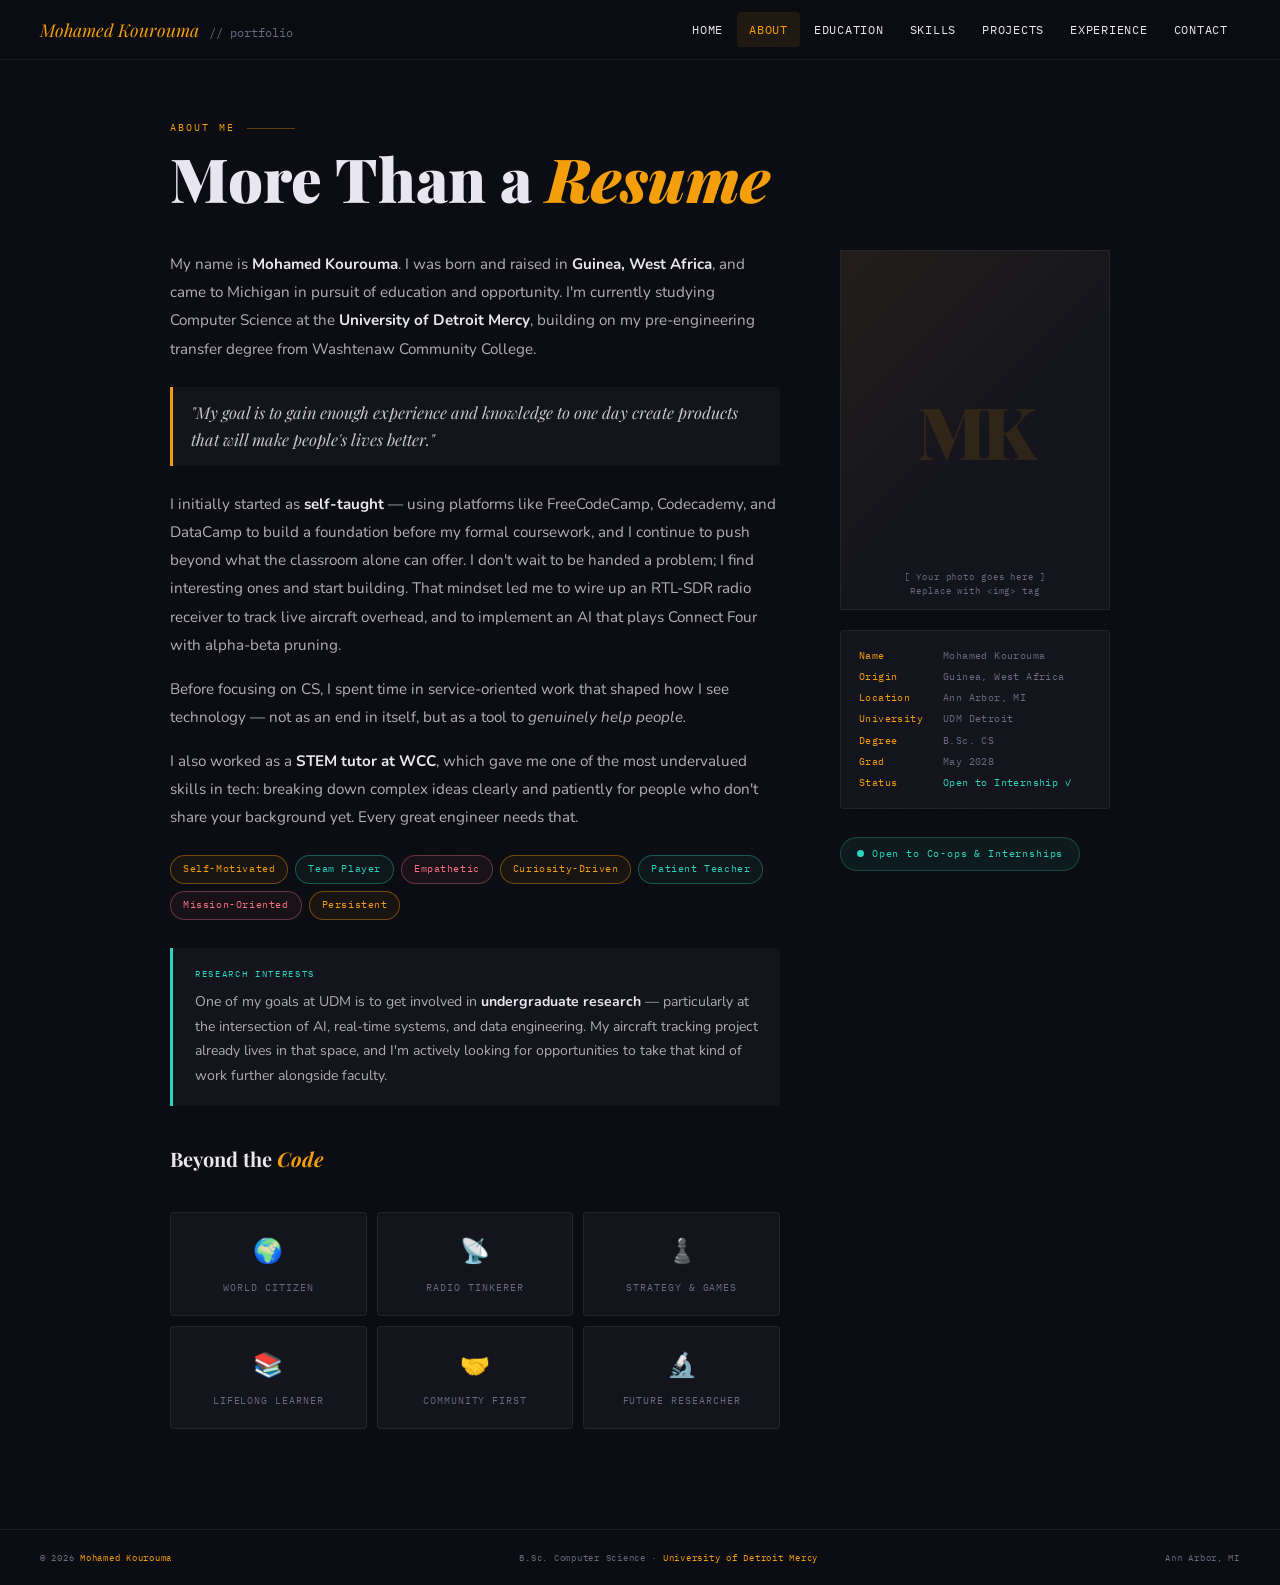
==== about.html @ 0afe2579 "Add files via upload" ====
<!DOCTYPE html>
<html lang="en">
<head>
  <meta charset="UTF-8"/>
  <meta name="viewport" content="width=device-width, initial-scale=1.0"/>
  <title>About | Mohamed Kourouma</title>
  <link href="https://fonts.googleapis.com/css2?family=Playfair+Display:ital,wght@0,400;0,700;0,900;1,400;1,700&family=IBM+Plex+Mono:wght@300;400;500&family=Nunito:wght@300;400;600;700&display=swap" rel="stylesheet"/>
  <link rel="stylesheet" href="style.css"/>
  <style>
    .ab-grid {
      display: grid;
      grid-template-columns: 1fr 270px;
      gap: 60px; align-items: start;
    }
    .ab-text p {
      font-size: .95rem; color: rgba(232,230,240,.75);
      line-height: 1.85; margin-bottom: 16px;
    }
    .ab-text p strong { color: var(--text); }
    .ab-text blockquote {
      border-left: 3px solid var(--amber);
      padding: 12px 18px; margin: 24px 0;
      background: var(--bg2);
      font-family: var(--serif); font-style: italic;
      font-size: 1.02rem; color: rgba(232,230,240,.85);
      border-radius: 0 var(--r) var(--r) 0;
    }
    .traits { display: flex; flex-wrap: wrap; gap: 7px; margin-top: 24px; }

    /* Photo box */
    .photo-box {
      width: 100%; aspect-ratio: 3/4;
      background: var(--bg2); border: 1px solid var(--border);
      display: flex; flex-direction: column;
      align-items: center; justify-content: center;
      position: relative; overflow: hidden; margin-bottom: 20px;
    }
    .photo-box::before {
      content: ''; position: absolute; inset: 0;
      background: linear-gradient(135deg, rgba(245,158,11,.07) 0%, transparent 60%);
    }
    .photo-initials {
      font-family: var(--serif); font-size: 4.5rem; font-weight: 900;
      color: rgba(245,158,11,.12); letter-spacing: -.05em;
    }
    .photo-note {
      position: absolute; bottom: 12px;
      font-family: var(--mono); font-size: .56rem;
      color: var(--muted); letter-spacing: .1em;
      text-align: center; line-height: 1.5;
    }

    /* Info card */
    .info-card {
      background: var(--bg2); border: 1px solid var(--border);
      padding: 18px; border-radius: var(--r); margin-bottom: 12px;
    }
    .ir {
      display: flex; gap: 8px;
      font-family: var(--mono); font-size: .63rem;
      color: var(--muted); letter-spacing: .04em;
      margin-bottom: 7px; line-height: 1.4;
    }
    .ir:last-child { margin-bottom: 0; }
    .ir .k { color: var(--amber); min-width: 76px; }

    /* Beyond grid */
    .beyond-grid {
      display: grid; grid-template-columns: repeat(3,1fr);
      gap: 10px; margin-top: 36px;
    }
    .beyond-card {
      background: var(--bg2); border: 1px solid var(--border);
      padding: 18px 14px; text-align: center;
      border-radius: var(--r);
      transition: border-color .25s, background .25s;
    }
    .beyond-card:hover { border-color: rgba(245,158,11,.3); background: var(--bg3); }
    .bc-icon  { font-size: 1.5rem; margin-bottom: 8px; }
    .bc-label {
      font-family: var(--mono); font-size: .6rem;
      letter-spacing: .1em; text-transform: uppercase; color: var(--muted);
    }

    @media (max-width: 800px) {
      .ab-grid { grid-template-columns: 1fr; }
      .photo-box { max-height: 240px; aspect-ratio: auto; }
      .beyond-grid { grid-template-columns: 1fr 1fr; }
    }
    @media (max-width: 480px) {
      .beyond-grid { grid-template-columns: 1fr; }
    }
  </style>
</head>
<body>

  <nav id="topnav">
    <a class="nav-logo" href="index.html">Mohamed Kourouma <span>// portfolio</span></a>
    <ul class="nav-links">
      <li><a href="index.html">Home</a></li>
      <li><a href="about.html" class="active">About</a></li>
      <li><a href="education.html">Education</a></li>
      <li><a href="skills.html">Skills</a></li>
      <li><a href="projects.html">Projects</a></li>
      <li><a href="experience.html">Experience</a></li>
      <li><a href="contact.html">Contact</a></li>
    </ul>
    <div id="hamburger" onclick="toggleMenu()"><span></span><span></span><span></span></div>
  </nav>
  <div class="mobile-menu" id="mobileMenu">
    <a href="index.html">Home</a>
    <a href="about.html" class="active">About</a>
    <a href="education.html">Education</a>
    <a href="skills.html">Skills</a>
    <a href="projects.html">Projects</a>
    <a href="experience.html">Experience</a>
    <a href="contact.html">Contact</a>
  </div>

  <div class="page-content">
    <div class="page-wrap">

      <div class="pg-label">About Me</div>
      <h1 class="pg-title">More Than a <em>Resume</em></h1>

      <div class="ab-grid">

        <!-- Left: text -->
        <div class="ab-text">
          <p>My name is <strong>Mohamed Kourouma</strong>. I was born and raised in
          <strong>Guinea, West Africa</strong>, and came to Michigan in pursuit of
          education and opportunity. I'm currently studying Computer Science at the
          <strong>University of Detroit Mercy</strong>, building on my pre-engineering
          transfer degree from Washtenaw Community College.</p>

          <blockquote>
            "My goal is to gain enough experience and knowledge to one day create
            products that will make people's lives better."
          </blockquote>

          <p>I initially started as <strong>self-taught</strong> — using platforms like
          FreeCodeCamp, Codecademy, and DataCamp to build a foundation before my formal
          coursework, and I continue to push beyond what the classroom alone can offer. I don't wait to be handed a problem; I find interesting ones
          and start building. That mindset led me to wire up an RTL-SDR radio receiver
          to track live aircraft overhead, and to implement an AI that plays Connect
          Four with alpha-beta pruning.</p>

          <p>Before focusing on CS, I spent time in service-oriented work that shaped how I see technology — not as an end in itself, but as a tool to <em>genuinely help people.</em></p>

          <p>I also worked as a <strong>STEM tutor at WCC</strong>, which gave me one
          of the most undervalued skills in tech: breaking down complex ideas clearly
          and patiently for people who don't share your background yet. Every great
          engineer needs that.</p>

          <div class="traits">
            <span class="chip ch-a">Self-Motivated</span>
            <span class="chip ch-t">Team Player</span>
            <span class="chip ch-r">Empathetic</span>
            <span class="chip ch-a">Curiosity-Driven</span>
            <span class="chip ch-t">Patient Teacher</span>
            <span class="chip ch-r">Mission-Oriented</span>
            <span class="chip ch-a">Persistent</span>
          </div>

          <div style="margin-top:28px;padding:18px 22px;background:var(--bg2);border-left:3px solid var(--teal);border-radius:0 var(--r) var(--r) 0;">
            <div style="font-family:var(--mono);font-size:.58rem;letter-spacing:.18em;text-transform:uppercase;color:var(--teal);margin-bottom:8px;">Research Interests</div>
            <p style="font-size:.88rem;color:rgba(232,230,240,.72);line-height:1.75;margin:0;">
              One of my goals at UDM is to get involved in <strong>undergraduate research</strong> — particularly at the intersection of AI, real-time systems, and data engineering. My aircraft tracking project already lives in that space, and I'm actively looking for opportunities to take that kind of work further alongside faculty.
            </p>
          </div>

          <h2 style="font-family:var(--serif);font-size:1.25rem;font-weight:700;margin:36px 0 14px">
            Beyond the <em style="color:var(--amber)">Code</em>
          </h2>
          <div class="beyond-grid">
            <div class="beyond-card"><div class="bc-icon">🌍</div><div class="bc-label">World Citizen</div></div>
            <div class="beyond-card"><div class="bc-icon">📡</div><div class="bc-label">Radio Tinkerer</div></div>
            <div class="beyond-card"><div class="bc-icon">♟️</div><div class="bc-label">Strategy &amp; Games</div></div>
            <div class="beyond-card"><div class="bc-icon">📚</div><div class="bc-label">Lifelong Learner</div></div>
            <div class="beyond-card"><div class="bc-icon">🤝</div><div class="bc-label">Community First</div></div>
            <div class="beyond-card"><div class="bc-icon">🔬</div><div class="bc-label">Future Researcher</div></div>
          </div>
        </div>

        <!-- Right: sidebar -->
        <div>
          <div class="photo-box">
            <span class="photo-initials">MK</span>
            <span class="photo-note">[ Your photo goes here ]<br/>Replace with &lt;img&gt; tag</span>
          </div>
          <div class="info-card">
            <div class="ir"><span class="k">Name</span> Mohamed Kourouma</div>
            <div class="ir"><span class="k">Origin</span> Guinea, West Africa</div>
            <div class="ir"><span class="k">Location</span> Ann Arbor, MI</div>
            <div class="ir"><span class="k">University</span> UDM Detroit</div>
            <div class="ir"><span class="k">Degree</span> B.Sc. CS</div>
            <div class="ir"><span class="k">Grad</span> May 2028</div>
            <div class="ir"><span class="k">Status</span><span style="color:var(--teal)">Open to Internship ✓</span></div>
          </div>
          <div class="avail"><div class="avail-dot"></div>Open to Co-ops &amp; Internships</div>
        </div>

      </div>
    </div>
  </div>

  <footer id="footer">
    <span>© 2026 <em>Mohamed Kourouma</em></span>
    <span>B.Sc. Computer Science · <em>University of Detroit Mercy</em></span>
    <span>Ann Arbor, MI</span>
  </footer>

  <script>
    let menuOpen = false;
    function toggleMenu() {
      menuOpen = !menuOpen;
      document.getElementById('mobileMenu').style.display = menuOpen ? 'flex' : 'none';
    }
  </script>
</body>
</html>
---- style.css ----
/* =============================================
   style.css — Shared styles for all pages
   Mohamed Kourouma Portfolio
============================================= */

/* ── Variables & Reset ── */
*, *::before, *::after { box-sizing: border-box; margin: 0; padding: 0; }

:root {
  --bg:      #0c0d12;
  --bg2:     #13141c;
  --bg3:     #1a1c28;
  --bg4:     #22253a;
  --amber:   #f59e0b;
  --amber2:  #fbbf24;
  --teal:    #2dd4bf;
  --rose:    #fb7185;
  --text:    #e8e6f0;
  --muted:   #6b6880;
  --border:  rgba(255,255,255,0.07);
  --serif:   'Playfair Display', Georgia, serif;
  --mono:    'IBM Plex Mono', monospace;
  --sans:    'Nunito', sans-serif;
  --r:       4px;
}

html { scroll-behavior: smooth; }

body {
  background: var(--bg);
  color: var(--text);
  font-family: var(--sans);
  font-size: 16px;
  line-height: 1.7;
  overflow-x: hidden;
  min-height: 100vh;
}

::-webkit-scrollbar { width: 3px; }
::-webkit-scrollbar-track { background: var(--bg); }
::-webkit-scrollbar-thumb { background: var(--amber); border-radius: 2px; }

/* dot grid background */
body::before {
  content: '';
  position: fixed; inset: 0; z-index: 0; pointer-events: none;
  background-image: radial-gradient(rgba(245,158,11,0.05) 1px, transparent 1px);
  background-size: 32px 32px;
}

/* ── TOP NAV ── */
#topnav {
  position: fixed; top: 0; left: 0; right: 0; z-index: 999;
  height: 60px;
  display: flex; align-items: center; justify-content: space-between;
  padding: 0 40px;
  background: rgba(12,13,18,0.93);
  backdrop-filter: blur(16px);
  border-bottom: 1px solid var(--border);
}

.nav-logo {
  font-family: var(--serif);
  font-size: 1.1rem;
  font-style: italic;
  color: var(--amber);
  text-decoration: none;
  white-space: nowrap;
}
.nav-logo span {
  color: var(--muted);
  font-style: normal;
  font-size: 0.75rem;
  margin-left: 6px;
  font-family: var(--mono);
}

.nav-links {
  display: flex; gap: 2px;
  list-style: none;
  flex-wrap: wrap;
  justify-content: flex-end;
}
.nav-links li a {
  display: block;
  font-family: var(--mono);
  font-size: 0.78rem;
  letter-spacing: 0.06em;
  text-transform: uppercase;
  text-decoration: none;
  color: var(--text);
  padding: 7px 12px;
  border-radius: var(--r);
  transition: color .2s, background .2s;
}
.nav-links li a:hover { color: var(--text); background: var(--bg3); }
.nav-links li a.active { color: var(--amber); background: rgba(245,158,11,0.09); }

/* hamburger */
#hamburger {
  display: none;
  flex-direction: column; gap: 5px;
  cursor: pointer; padding: 4px;
}
#hamburger span {
  display: block; width: 22px; height: 2px;
  background: var(--text); border-radius: 2px; transition: .3s;
}

.mobile-menu {
  display: none;
  position: fixed; top: 60px; left: 0; right: 0; z-index: 998;
  background: rgba(12,13,18,0.97);
  padding: 16px 24px 24px;
  border-bottom: 1px solid var(--border);
  flex-direction: column; gap: 4px;
}
.mobile-menu a {
  font-family: var(--mono); font-size: 0.75rem; letter-spacing: 0.1em;
  text-transform: uppercase; text-decoration: none; color: var(--muted);
  padding: 10px 0; border-bottom: 1px solid var(--border); transition: color .2s;
}
.mobile-menu a.active { color: var(--amber); }
.mobile-menu a:hover { color: var(--text); }

/* ── PAGE WRAPPER ── */
.page-content {
  position: relative; z-index: 1;
  padding-top: 60px;
  min-height: 100vh;
  animation: pgIn .42s ease;
}
@keyframes pgIn {
  from { opacity: 0; transform: translateY(10px); }
  to   { opacity: 1; transform: translateY(0); }
}

.page-wrap {
  max-width: 1020px;
  margin: 0 auto;
  padding: 60px 40px 100px;
}

/* ── SECTION LABELS & TITLES ── */
.pg-label {
  font-family: var(--mono);
  font-size: 0.6rem; letter-spacing: 0.22em; text-transform: uppercase;
  color: var(--amber); margin-bottom: 10px;
  display: flex; align-items: center; gap: 12px;
}
.pg-label::after {
  content: ''; height: 1px; width: 48px;
  background: var(--amber); opacity: .35;
}

.pg-title {
  font-family: var(--serif);
  font-size: clamp(2rem, 5vw, 3.8rem);
  font-weight: 900; line-height: 1.05; margin-bottom: 40px;
}
.pg-title em { font-style: italic; color: var(--amber); }

/* ── BUTTONS ── */
.btn {
  font-family: var(--mono); font-size: 0.68rem;
  letter-spacing: 0.12em; text-transform: uppercase;
  padding: 12px 26px; border: 1px solid;
  text-decoration: none; cursor: pointer;
  border-radius: var(--r); transition: all .25s; display: inline-block;
}
.btn-amber { background: var(--amber); color: var(--bg); border-color: var(--amber); }
.btn-amber:hover { background: transparent; color: var(--amber); }
.btn-outline { background: transparent; color: var(--text); border-color: var(--border); }
.btn-outline:hover { border-color: var(--amber); color: var(--amber); }

/* ── AVAILABILITY BADGE ── */
.avail {
  display: inline-flex; align-items: center; gap: 8px;
  background: rgba(45,212,191,.07); border: 1px solid rgba(45,212,191,.25);
  color: var(--teal); font-family: var(--mono); font-size: 0.65rem;
  padding: 7px 16px; border-radius: 20px; letter-spacing: .08em; margin-top: 16px;
}
.avail-dot {
  width: 7px; height: 7px; border-radius: 50%;
  background: var(--teal); animation: pulse 1.8s ease infinite;
}
@keyframes pulse {
  0%,100% { opacity: 1; transform: scale(1); }
  50%      { opacity: .5; transform: scale(.8); }
}

/* ── TRAIT CHIPS ── */
.chip {
  font-family: var(--mono); font-size: .62rem;
  padding: 5px 12px; border-radius: 20px; border: 1px solid; letter-spacing: .06em;
}
.ch-a { border-color: rgba(245,158,11,.4);  color: var(--amber); background: rgba(245,158,11,.05); }
.ch-t { border-color: rgba(45,212,191,.35); color: var(--teal);  background: rgba(45,212,191,.05); }
.ch-r { border-color: rgba(251,113,133,.35);color: var(--rose);  background: rgba(251,113,133,.05); }

/* ── FOOTER ── */
#footer {
  position: relative; z-index: 1;
  border-top: 1px solid var(--border);
  padding: 20px 40px;
  display: flex; justify-content: space-between; align-items: center;
  font-family: var(--mono); font-size: 0.58rem;
  color: var(--muted); letter-spacing: .08em;
}
#footer em { color: var(--amber); font-style: normal; }

/* ── RESPONSIVE ── */
@media (max-width: 800px) {
  .nav-links  { display: none; }
  #hamburger  { display: flex; }
  .page-wrap  { padding: 36px 18px 80px; }
  #topnav     { padding: 0 18px; }
  #footer     { flex-direction: column; gap: 6px; text-align: center; padding: 14px 18px; }
}
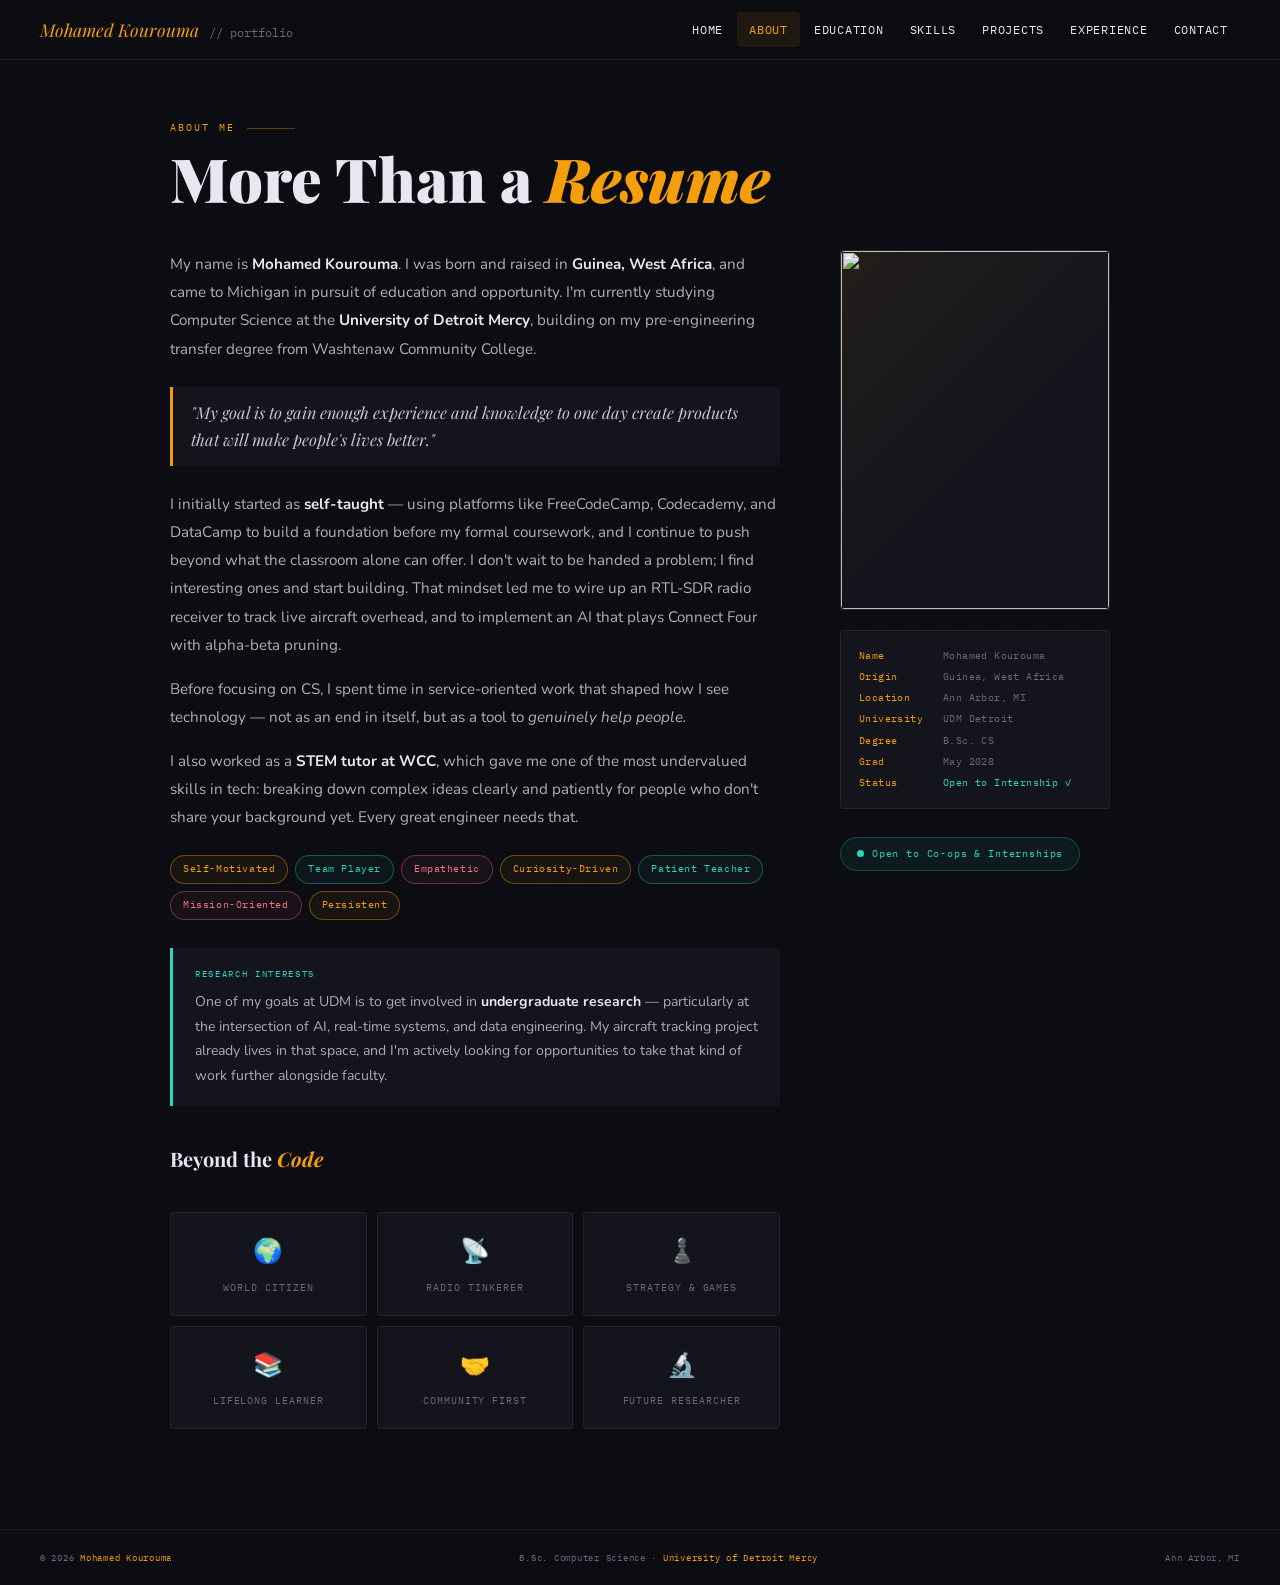
==== commit d8dd29bb: "Update photo section with image tag Replaced placeholder text with an image tag for the photo." ====
--- a/about.html
+++ b/about.html
@@ -185,8 +185,7 @@
         <!-- Right: sidebar -->
         <div>
           <div class="photo-box">
-            <span class="photo-initials">MK</span>
-            <span class="photo-note">[ Your photo goes here ]<br/>Replace with &lt;img&gt; tag</span>
+            <img src="photo2.jpg" style="width:100%;height:100%;object-fit:cover;border-radius:4px"/>
           </div>
           <div class="info-card">
             <div class="ir"><span class="k">Name</span> Mohamed Kourouma</div>
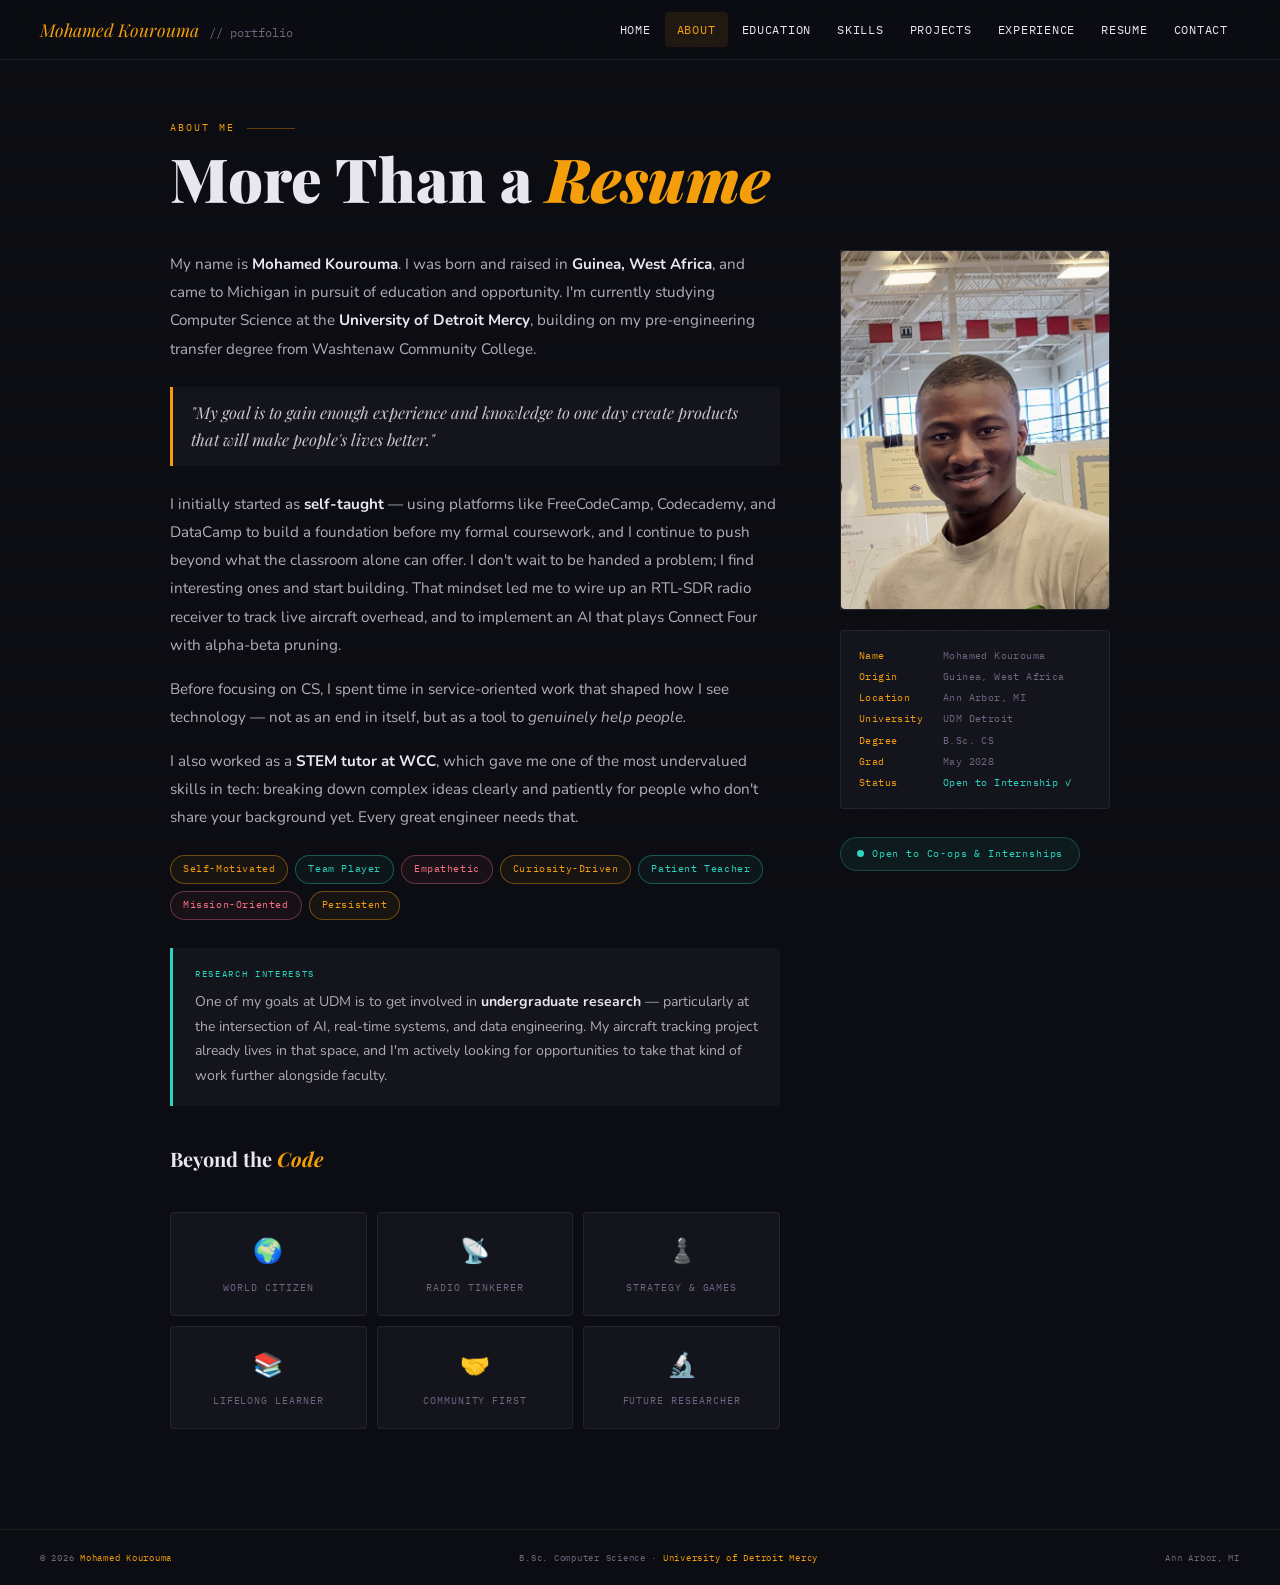
==== commit 528c39d6: "Update all pages" ====
--- a/about.html
+++ b/about.html
@@ -103,6 +103,7 @@
       <li><a href="skills.html">Skills</a></li>
       <li><a href="projects.html">Projects</a></li>
       <li><a href="experience.html">Experience</a></li>
+      <li><a href="resume.html">Resume</a></li>
       <li><a href="contact.html">Contact</a></li>
     </ul>
     <div id="hamburger" onclick="toggleMenu()"><span></span><span></span><span></span></div>
@@ -114,6 +115,7 @@
     <a href="skills.html">Skills</a>
     <a href="projects.html">Projects</a>
     <a href="experience.html">Experience</a>
+    <a href="resume.html">Resume</a>
     <a href="contact.html">Contact</a>
   </div>
 
